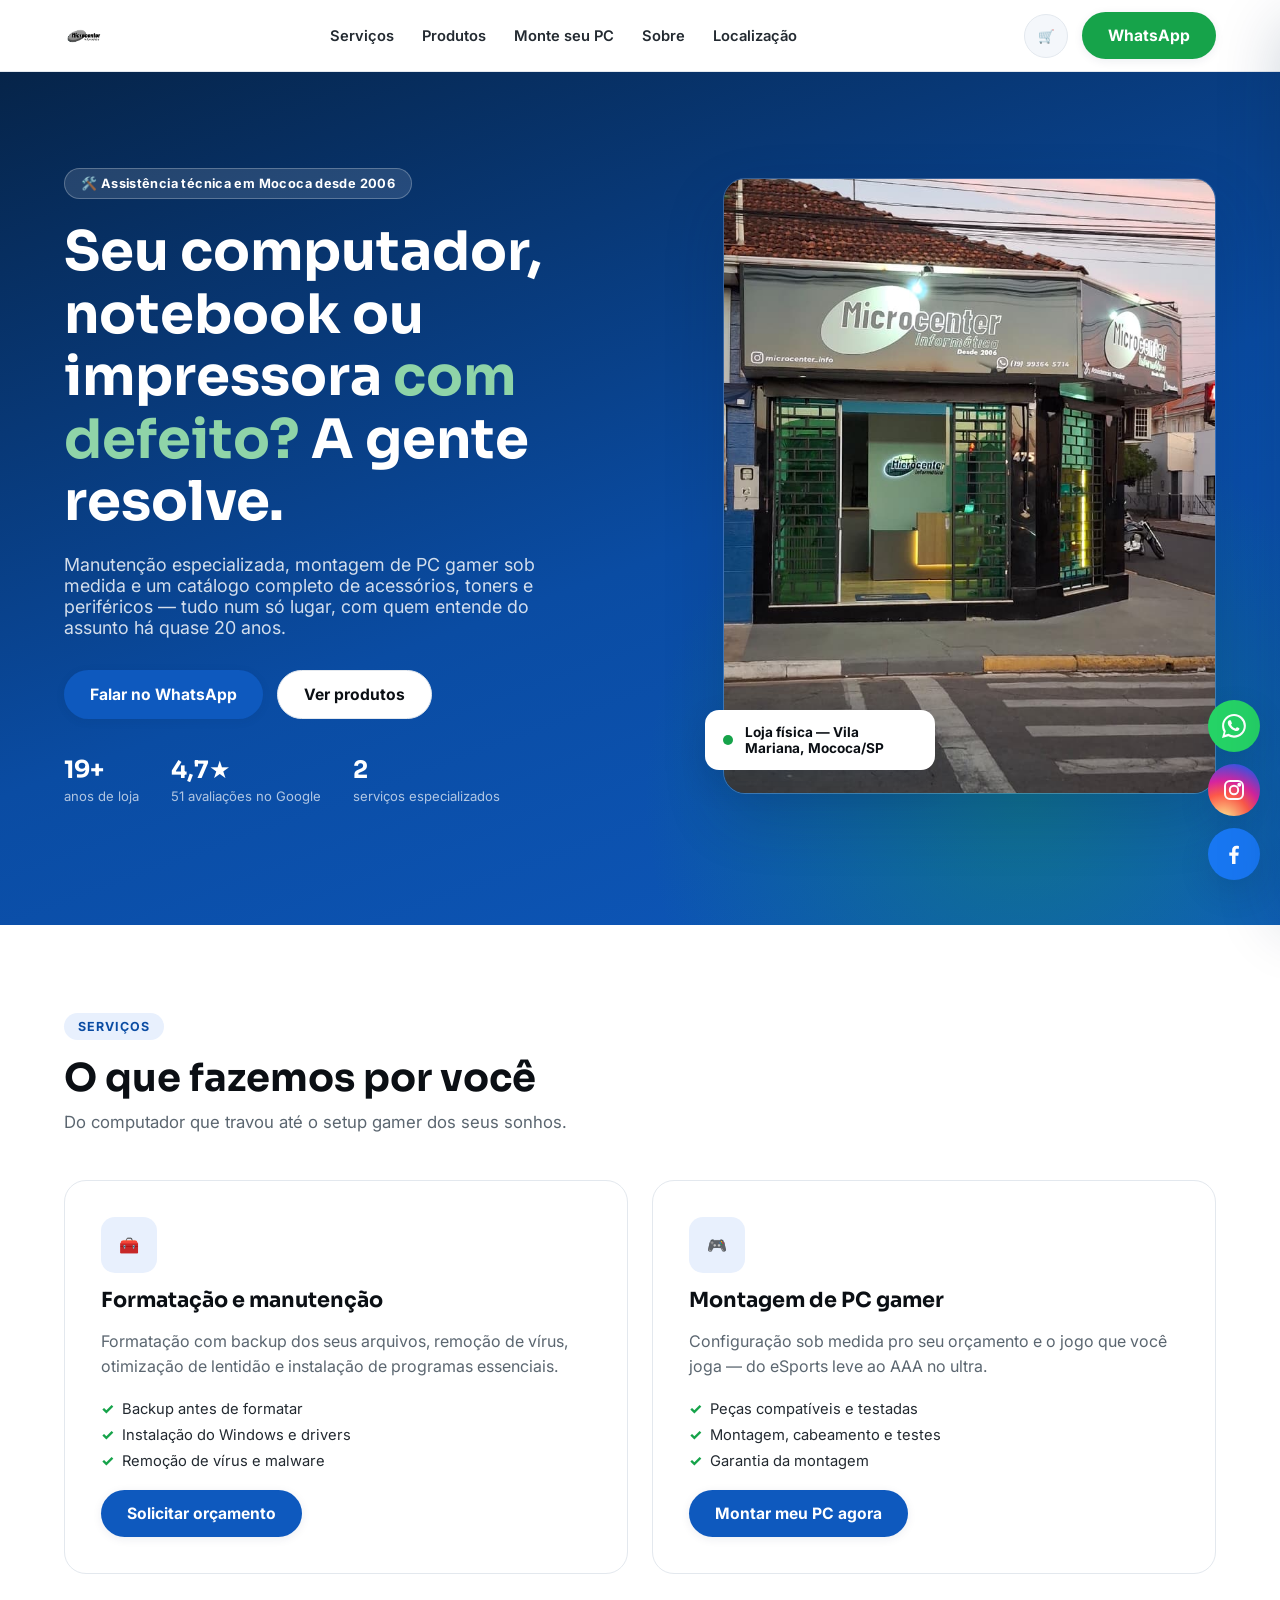
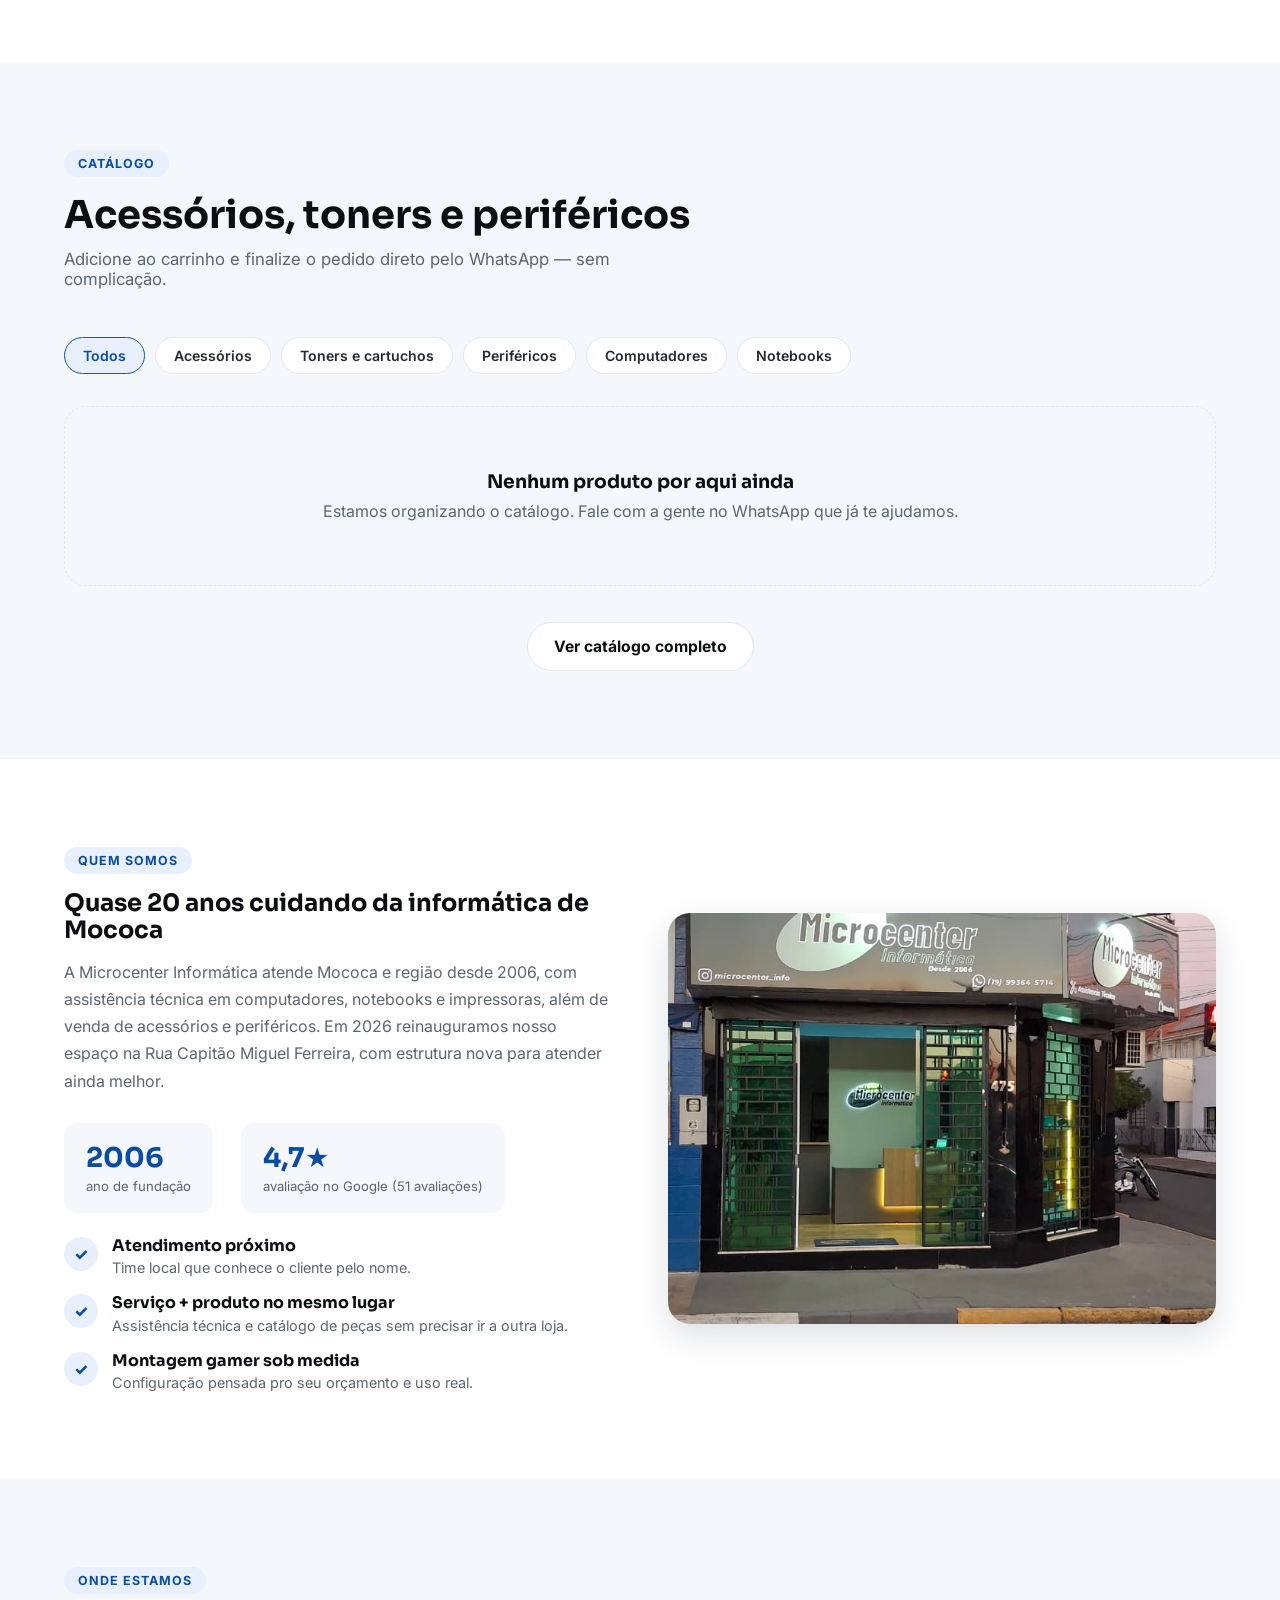
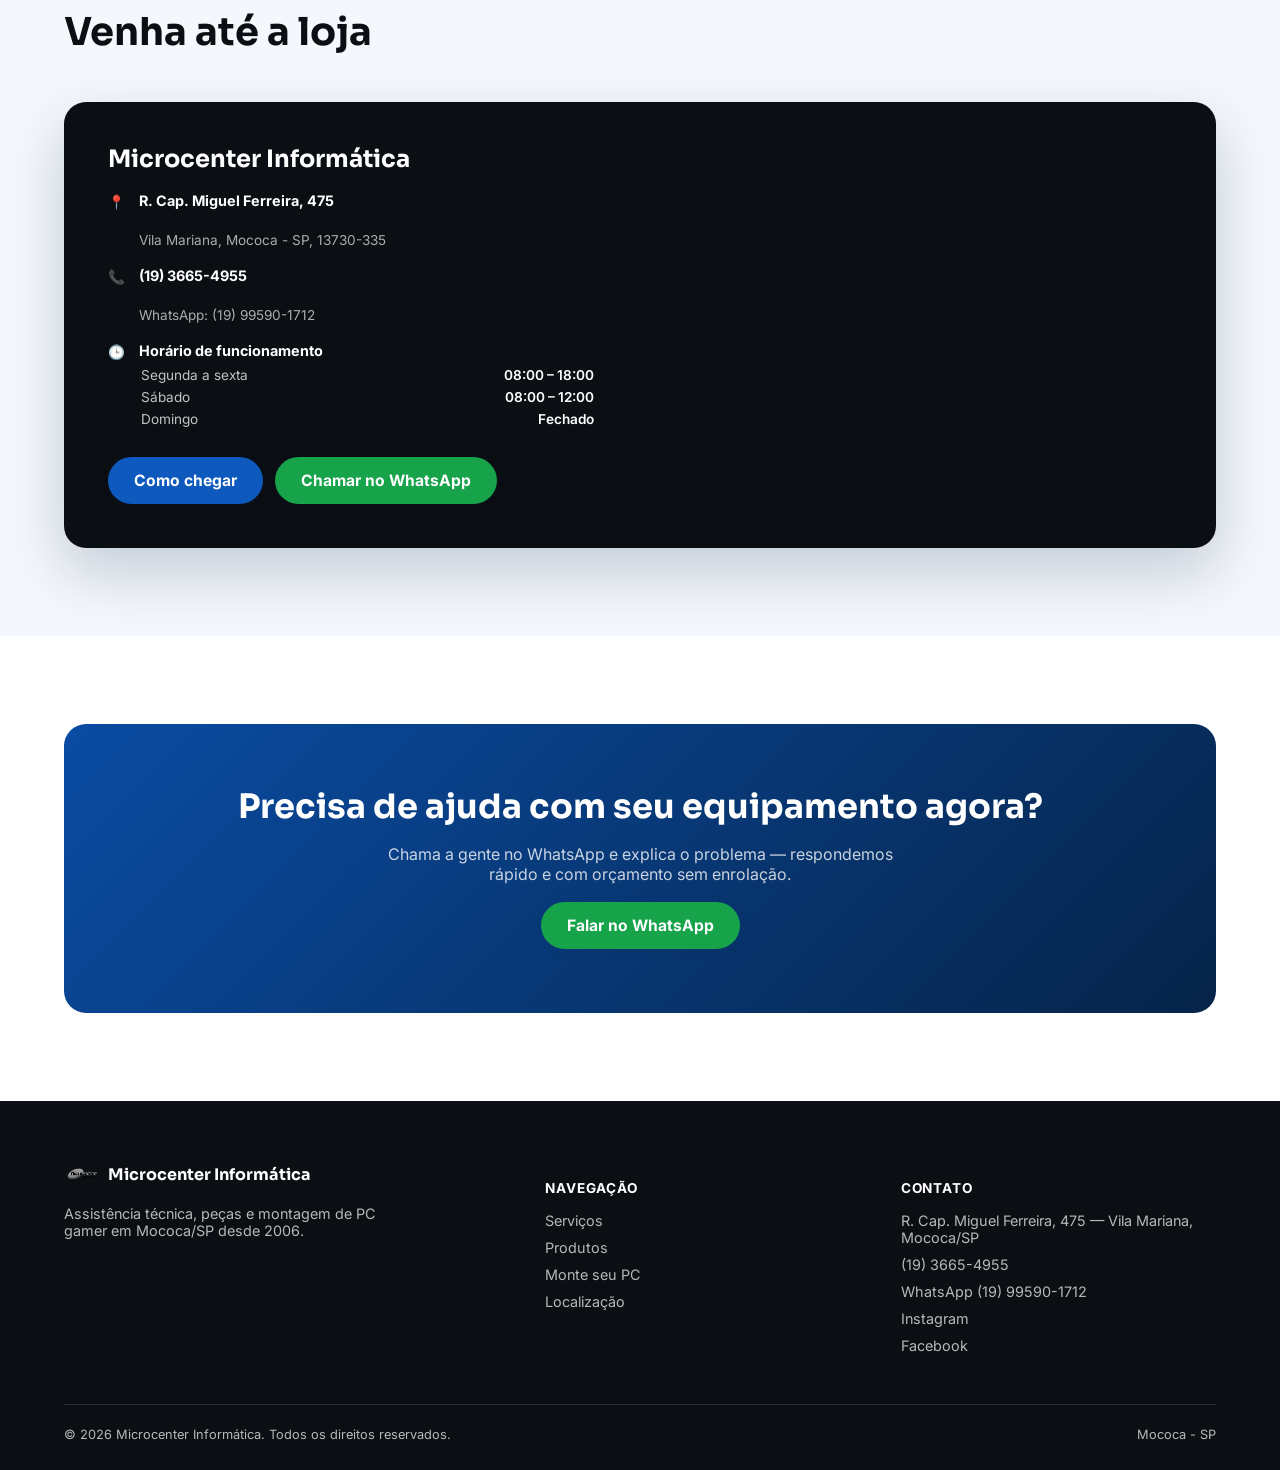
==== index.html @ 3318ce85 "Site inicial Microcenter Informatica: catalogo, carrinho WhatsApp, assistente Monte seu PC e painel " ====
<!DOCTYPE html>
<html lang="pt-BR">
<head>
<meta charset="UTF-8">
<meta name="viewport" content="width=device-width, initial-scale=1.0">
<title>Microcenter Informática | Mococa SP — Assistência técnica, peças e montagem de PC gamer</title>
<meta name="description" content="Assistência técnica em computadores, notebooks e impressoras, montagem de PC gamer e catálogo de acessórios, toners e periféricos em Mococa/SP. Desde 2006.">
<link rel="icon" href="images/logo-transparente.png">
<link rel="preconnect" href="https://fonts.googleapis.com">
<link rel="preconnect" href="https://fonts.gstatic.com" crossorigin>
<link href="https://fonts.googleapis.com/css2?family=Sora:wght@600;700;800&family=Inter:wght@400;500;600;700;800&display=swap" rel="stylesheet">
<link rel="stylesheet" href="css/style.css">
</head>
<body>

<header class="topbar">
  <div class="topbar-inner">
    <a href="index.html" class="brand"><img src="images/logo-transparente.png" alt="Microcenter Informática"></a>
    <nav class="nav-links">
      <a href="#servicos">Serviços</a>
      <a href="#produtos">Produtos</a>
      <a href="monte-seu-pc.html">Monte seu PC</a>
      <a href="#sobre">Sobre</a>
      <a href="#localizacao">Localização</a>
    </nav>
    <div class="nav-actions">
      <button class="cart-btn" aria-label="Carrinho">
        🛒<span class="cart-count">0</span>
      </button>
      <a class="btn btn-accent" href="https://wa.me/5519995901712" target="_blank" rel="noopener">WhatsApp</a>
      <button class="nav-toggle" aria-label="Menu"><span></span></button>
    </div>
  </div>
</header>

<section class="hero">
  <div class="container hero-inner">
    <div>
      <span class="hero-badge">🛠️ Assistência técnica em Mococa desde 2006</span>
      <h1>Seu computador, notebook ou impressora <em>com defeito?</em> A gente resolve.</h1>
      <p>Manutenção especializada, montagem de PC gamer sob medida e um catálogo completo de acessórios, toners e periféricos — tudo num só lugar, com quem entende do assunto há quase 20 anos.</p>
      <div class="hero-ctas">
        <a class="btn btn-primary" href="https://wa.me/5519995901712" target="_blank" rel="noopener">Falar no WhatsApp</a>
        <a class="btn btn-ghost" href="#produtos">Ver produtos</a>
      </div>
      <div class="hero-stats">
        <div class="hero-stat"><b>19+</b><span>anos de loja</span></div>
        <div class="hero-stat"><b>4,7★</b><span>51 avaliações no Google</span></div>
        <div class="hero-stat"><b>2</b><span>serviços especializados</span></div>
      </div>
    </div>
    <div class="hero-media">
      <div class="frame"><img src="images/fachada.jpg" alt="Fachada da loja Microcenter Informática em Mococa"></div>
      <div class="pill"><span class="dot"></span>Loja física — Vila Mariana, Mococa/SP</div>
    </div>
  </div>
</section>

<section class="section" id="servicos">
  <div class="container">
    <div class="section-head reveal">
      <span class="eyebrow">Serviços</span>
      <h2>O que fazemos por você</h2>
      <p>Do computador que travou até o setup gamer dos seus sonhos.</p>
    </div>
    <div class="services-grid">
      <article class="service-card reveal">
        <div class="service-icon">🧰</div>
        <h3>Formatação e manutenção</h3>
        <p>Formatação com backup dos seus arquivos, remoção de vírus, otimização de lentidão e instalação de programas essenciais.</p>
        <ul class="service-list">
          <li>Backup antes de formatar</li>
          <li>Instalação do Windows e drivers</li>
          <li>Remoção de vírus e malware</li>
        </ul>
        <a class="btn btn-primary" target="_blank" rel="noopener" href="https://wa.me/5519995901712?text=Ol%C3%A1!%20Gostaria%20de%20um%20or%C3%A7amento%20para%20formata%C3%A7%C3%A3o%2Fmanuten%C3%A7%C3%A3o.">Solicitar orçamento</a>
      </article>
      <article class="service-card reveal">
        <div class="service-icon">🎮</div>
        <h3>Montagem de PC gamer</h3>
        <p>Configuração sob medida pro seu orçamento e o jogo que você joga — do eSports leve ao AAA no ultra.</p>
        <ul class="service-list">
          <li>Peças compatíveis e testadas</li>
          <li>Montagem, cabeamento e testes</li>
          <li>Garantia da montagem</li>
        </ul>
        <a class="btn btn-primary" href="monte-seu-pc.html">Montar meu PC agora</a>
      </article>
    </div>
  </div>
</section>

<section class="section section-alt" id="produtos">
  <div class="container">
    <div class="section-head reveal">
      <span class="eyebrow">Catálogo</span>
      <h2>Acessórios, toners e periféricos</h2>
      <p>Adicione ao carrinho e finalize o pedido direto pelo WhatsApp — sem complicação.</p>
    </div>
    <div class="catalog-toolbar reveal">
      <button class="chip active" data-cat="todos">Todos</button>
      <button class="chip" data-cat="acessorios">Acessórios</button>
      <button class="chip" data-cat="toners">Toners e cartuchos</button>
      <button class="chip" data-cat="perifericos">Periféricos</button>
      <button class="chip" data-cat="computadores">Computadores</button>
      <button class="chip" data-cat="notebooks">Notebooks</button>
    </div>
    <div class="product-grid reveal"></div>
    <div style="text-align:center;margin-top:36px" class="reveal">
      <a class="btn btn-ghost" href="produtos.html">Ver catálogo completo</a>
    </div>
  </div>
</section>

<section class="section" id="sobre">
  <div class="container about-grid">
    <div class="reveal">
      <span class="eyebrow">Quem somos</span>
      <h2>Quase 20 anos cuidando da informática de Mococa</h2>
      <p style="color:var(--ink-500);margin-top:14px;line-height:1.7">A Microcenter Informática atende Mococa e região desde 2006, com assistência técnica em computadores, notebooks e impressoras, além de venda de acessórios e periféricos. Em 2026 reinauguramos nosso espaço na Rua Capitão Miguel Ferreira, com estrutura nova para atender ainda melhor.</p>
      <div class="stat-row">
        <div class="stat-box"><b>2006</b><span>ano de fundação</span></div>
        <div class="stat-box"><b>4,7★</b><span>avaliação no Google (51 avaliações)</span></div>
      </div>
      <div class="diff-list">
        <div class="diff-item"><span class="dot">✓</span><div><h4>Atendimento próximo</h4><p>Time local que conhece o cliente pelo nome.</p></div></div>
        <div class="diff-item"><span class="dot">✓</span><div><h4>Serviço + produto no mesmo lugar</h4><p>Assistência técnica e catálogo de peças sem precisar ir a outra loja.</p></div></div>
        <div class="diff-item"><span class="dot">✓</span><div><h4>Montagem gamer sob medida</h4><p>Configuração pensada pro seu orçamento e uso real.</p></div></div>
      </div>
    </div>
    <div class="about-media reveal"><img src="images/fachada.jpg" alt="Loja Microcenter Informática"></div>
  </div>
</section>

<section class="section section-alt" id="localizacao">
  <div class="container">
    <div class="section-head reveal">
      <span class="eyebrow">Onde estamos</span>
      <h2>Venha até a loja</h2>
    </div>
    <div class="location-card reveal">
      <div class="location-info">
        <h3>Microcenter Informática</h3>
        <div class="location-row">
          <span class="ic">📍</span>
          <div><b>R. Cap. Miguel Ferreira, 475</b><br><span>Vila Mariana, Mococa - SP, 13730-335</span></div>
        </div>
        <div class="location-row">
          <span class="ic">📞</span>
          <div><b>(19) 3665-4955</b><br><span>WhatsApp: (19) 99590-1712</span></div>
        </div>
        <div class="location-row">
          <span class="ic">🕒</span>
          <div style="width:100%">
            <b>Horário de funcionamento</b>
            <table class="hours-table">
              <tr><td>Segunda a sexta</td><td>08:00 – 18:00</td></tr>
              <tr><td>Sábado</td><td>08:00 – 12:00</td></tr>
              <tr><td>Domingo</td><td>Fechado</td></tr>
            </table>
          </div>
        </div>
        <div class="location-ctas">
          <a class="btn btn-primary" target="_blank" rel="noopener" href="https://www.google.com/maps/dir/?api=1&destination=R.+Cap.+Miguel+Ferreira,+475+-+Vila+Mariana,+Mococa+-+SP,+13730-335">Como chegar</a>
          <a class="btn btn-accent" target="_blank" rel="noopener" href="https://wa.me/5519995901712">Chamar no WhatsApp</a>
        </div>
      </div>
      <div class="location-map">
        <iframe src="https://www.google.com/maps?q=R.+Cap.+Miguel+Ferreira,+475+-+Vila+Mariana,+Mococa+-+SP,+13730-335&output=embed" loading="lazy" referrerpolicy="no-referrer-when-downgrade" title="Mapa Microcenter Informática"></iframe>
      </div>
    </div>
  </div>
</section>

<section class="section">
  <div class="container">
    <div class="cta-final reveal">
      <h2>Precisa de ajuda com seu equipamento agora?</h2>
      <p>Chama a gente no WhatsApp e explica o problema — respondemos rápido e com orçamento sem enrolação.</p>
      <a class="btn btn-accent" target="_blank" rel="noopener" href="https://wa.me/5519995901712">Falar no WhatsApp</a>
    </div>
  </div>
</section>

<footer>
  <div class="container">
    <div class="footer-grid">
      <div>
        <div class="footer-brand"><img src="images/logo-transparente.png" alt=""><span>Microcenter Informática</span></div>
        <p style="font-size:.9rem;max-width:320px">Assistência técnica, peças e montagem de PC gamer em Mococa/SP desde 2006.</p>
      </div>
      <div>
        <h5>Navegação</h5>
        <ul>
          <li><a href="#servicos">Serviços</a></li>
          <li><a href="#produtos">Produtos</a></li>
          <li><a href="monte-seu-pc.html">Monte seu PC</a></li>
          <li><a href="#localizacao">Localização</a></li>
        </ul>
      </div>
      <div>
        <h5>Contato</h5>
        <ul>
          <li>R. Cap. Miguel Ferreira, 475 — Vila Mariana, Mococa/SP</li>
          <li>(19) 3665-4955</li>
          <li><a href="https://wa.me/5519995901712" target="_blank" rel="noopener">WhatsApp (19) 99590-1712</a></li>
          <li><a href="https://www.instagram.com/microcenter_info/" target="_blank" rel="noopener">Instagram</a></li>
          <li><a href="https://www.facebook.com/microcentermococa" target="_blank" rel="noopener">Facebook</a></li>
        </ul>
      </div>
    </div>
    <div class="footer-bottom">
      <span>© <span id="year"></span> Microcenter Informática. Todos os direitos reservados.</span>
      <span>Mococa - SP</span>
    </div>
  </div>
</footer>

<div class="float-stack">
  <a class="float-btn whatsapp" href="https://wa.me/5519995901712" target="_blank" rel="noopener" aria-label="WhatsApp">
    <svg viewBox="0 0 24 24" fill="currentColor"><path d="M20.5 3.5A11.8 11.8 0 0 0 12 0C5.4 0 .1 5.3.1 11.9c0 2.1.5 4.1 1.6 5.9L0 24l6.4-1.7a11.9 11.9 0 0 0 5.6 1.4c6.6 0 11.9-5.3 11.9-11.9 0-3.2-1.2-6.1-3.4-8.3zM12 21.4c-1.8 0-3.5-.5-5-1.4l-.4-.2-3.8 1 1-3.7-.2-.4a9.4 9.4 0 0 1-1.5-5.1C2.1 6.6 6.6 2.1 12 2.1c2.6 0 5.1 1 6.9 2.9a9.7 9.7 0 0 1 2.9 6.9c0 5.4-4.5 9.5-9.8 9.5zm5.4-7.2c-.3-.1-1.7-.9-2-1-.3-.1-.5-.1-.7.1-.2.3-.8 1-.9 1.1-.2.2-.3.2-.6.1-.3-.1-1.2-.5-2.4-1.5-.9-.8-1.5-1.8-1.6-2.1-.2-.3 0-.5.1-.6l.4-.5.2-.4c.1-.1.1-.3 0-.4-.1-.1-.7-1.7-1-2.3-.2-.6-.5-.5-.7-.5h-.6c-.2 0-.5.1-.8.4-.3.3-1 1-1 2.4s1 2.8 1.2 3c.1.2 2 3.1 4.9 4.3.7.3 1.2.5 1.6.6.7.2 1.3.2 1.8.1.5-.1 1.7-.7 1.9-1.4.2-.7.2-1.2.2-1.4-.1-.1-.3-.2-.6-.3z"/></svg>
  </a>
  <a class="float-btn instagram" href="https://www.instagram.com/microcenter_info/" target="_blank" rel="noopener" aria-label="Instagram">
    <svg viewBox="0 0 24 24" fill="none" stroke="currentColor" stroke-width="2"><rect x="3" y="3" width="18" height="18" rx="5"/><circle cx="12" cy="12" r="4.2"/><circle cx="17.3" cy="6.7" r="1"/></svg>
  </a>
  <a class="float-btn facebook" href="https://www.facebook.com/microcentermococa" target="_blank" rel="noopener" aria-label="Facebook">
    <svg viewBox="0 0 24 24" fill="currentColor"><path d="M13.5 22v-8.3h2.8l.4-3.2h-3.2V8.4c0-.9.3-1.6 1.7-1.6h1.7V3.9C16.6 3.8 15.6 3.7 14.4 3.7c-2.6 0-4.3 1.6-4.3 4.4v2.4H7.3v3.2H10V22h3.5z"/></svg>
  </a>
</div>

<script>document.getElementById('year').textContent = new Date().getFullYear();</script>
<script src="js/main.js"></script>
<script src="js/carrinho.js"></script>
<script src="js/produtos.js"></script>
</body>
</html>
---- css/style.css ----
/* Microcenter Informática — design tokens derivados da marca real (logo + fachada) */
:root{
  --blue-900:#062449;
  --blue-800:#073B82;
  --blue-700:#0A4CA3;
  --blue-600:#0E59BE;
  --blue-500:#1E6FDB;
  --blue-100:#E8F0FD;
  --green-600:#16A34A;
  --green-700:#0F7A38;
  --ink-900:#0B0F14;
  --ink-700:#232A31;
  --ink-500:#5B6670;
  --ink-300:#9AA5AF;
  --line:#E3E8EE;
  --surface:#FFFFFF;
  --surface-alt:#F4F7FB;
  --danger:#D6432B;
  --radius-s:8px;
  --radius-m:14px;
  --radius-l:22px;
  --shadow-s:0 2px 10px rgba(6,36,73,.08);
  --shadow-m:0 12px 32px rgba(6,36,73,.14);
  --shadow-l:0 24px 60px rgba(6,36,73,.20);
  --maxw:1200px;
  --font-head:'Sora',system-ui,sans-serif;
  --font-body:'Inter',system-ui,sans-serif;
}

*,*::before,*::after{box-sizing:border-box}
html{scroll-behavior:smooth}
body{
  margin:0;
  font-family:var(--font-body);
  color:var(--ink-700);
  background:var(--surface);
  -webkit-font-smoothing:antialiased;
  overflow-x:hidden;
}
img{max-width:100%;display:block}
a{color:inherit;text-decoration:none}
ul{list-style:none;margin:0;padding:0}
button{font-family:inherit;cursor:pointer;border:none;background:none}
h1,h2,h3,h4{font-family:var(--font-head);margin:0;color:var(--ink-900);line-height:1.15}
p{margin:0}
.container{max-width:var(--maxw);margin:0 auto;padding:0 24px}
.section{padding:88px 0}
.section-alt{background:var(--surface-alt)}
@media (max-width:720px){.section{padding:56px 0}}

.eyebrow{
  display:inline-flex;align-items:center;gap:8px;
  font-size:.78rem;font-weight:700;letter-spacing:.08em;text-transform:uppercase;
  color:var(--blue-700);background:var(--blue-100);
  padding:6px 14px;border-radius:100px;margin-bottom:16px;
}
.section-head{max-width:640px;margin:0 0 48px}
.section-head h2{font-size:clamp(1.6rem,3.2vw,2.4rem);margin-bottom:12px}
.section-head p{color:var(--ink-500);font-size:1.05rem}

.btn{
  display:inline-flex;align-items:center;justify-content:center;gap:10px;
  padding:14px 26px;border-radius:100px;font-weight:700;font-size:.98rem;
  transition:transform .18s ease,box-shadow .18s ease,background .18s ease;
  white-space:nowrap;
}
.btn-primary{background:var(--blue-600);color:#fff;box-shadow:var(--shadow-s)}
.btn-primary:hover{background:var(--blue-700);transform:translateY(-2px);box-shadow:var(--shadow-m)}
.btn-accent{background:var(--green-600);color:#fff;box-shadow:var(--shadow-s)}
.btn-accent:hover{background:var(--green-700);transform:translateY(-2px);box-shadow:var(--shadow-m)}
.btn-ghost{background:#fff;color:var(--ink-900);border:1.5px solid var(--line)}
.btn-ghost:hover{border-color:var(--blue-600);color:var(--blue-700)}
.btn-block{width:100%}
.btn[disabled]{opacity:.5;cursor:not-allowed;transform:none!important}

/* ---------- Topbar ---------- */
.topbar{
  position:sticky;top:0;z-index:60;
  background:rgba(255,255,255,.92);backdrop-filter:blur(10px);
  border-bottom:1px solid var(--line);
}
.topbar-inner{
  max-width:var(--maxw);margin:0 auto;padding:12px 24px;
  display:flex;align-items:center;justify-content:space-between;gap:24px;
}
.brand{display:flex;align-items:center;gap:10px;font-family:var(--font-head);font-weight:700;font-size:1.05rem;color:var(--ink-900)}
.brand img{height:38px;width:auto}
.nav-links{display:flex;align-items:center;gap:28px}
.nav-links a{font-size:.92rem;font-weight:600;color:var(--ink-700)}
.nav-links a:hover{color:var(--blue-700)}
.nav-actions{display:flex;align-items:center;gap:14px}
.cart-btn{
  position:relative;display:flex;align-items:center;justify-content:center;
  width:44px;height:44px;border-radius:100px;background:var(--surface-alt);
  border:1px solid var(--line);
}
.cart-btn:hover{border-color:var(--blue-600)}
.cart-count{
  position:absolute;top:-6px;right:-6px;background:var(--green-600);color:#fff;
  font-size:.68rem;font-weight:800;min-width:19px;height:19px;border-radius:100px;
  display:flex;align-items:center;justify-content:center;padding:0 4px;
  box-shadow:0 0 0 2px #fff;
}
.nav-toggle{display:none;width:40px;height:40px;align-items:center;justify-content:center}
.nav-toggle span,.nav-toggle span::before,.nav-toggle span::after{
  content:'';display:block;width:20px;height:2px;background:var(--ink-900);position:relative;transition:.2s;
}
.nav-toggle span::before{position:absolute;top:-6px}
.nav-toggle span::after{position:absolute;top:6px}

@media (max-width:880px){
  .nav-links{
    position:fixed;inset:64px 0 auto 0;background:#fff;flex-direction:column;
    align-items:flex-start;padding:20px 24px 28px;gap:4px;border-bottom:1px solid var(--line);
    transform:translateY(-120%);opacity:0;pointer-events:none;transition:.25s ease;box-shadow:var(--shadow-m);
  }
  .nav-links.open{transform:translateY(0);opacity:1;pointer-events:auto}
  .nav-links a{padding:12px 0;width:100%;border-bottom:1px solid var(--surface-alt)}
  .nav-toggle{display:flex}
}

/* ---------- Hero ---------- */
.hero{
  position:relative;overflow:hidden;
  background:linear-gradient(160deg,var(--blue-900) 0%,var(--blue-700) 55%,var(--blue-600) 100%);
  color:#fff;padding:96px 0 120px;
}
.hero::after{
  content:'';position:absolute;inset:auto -10% -30% auto;width:60%;padding-top:60%;
  background:radial-gradient(circle,rgba(22,163,74,.35),transparent 70%);
  border-radius:50%;pointer-events:none;
}
.hero-inner{
  position:relative;z-index:2;display:grid;grid-template-columns:1.1fr .9fr;gap:56px;align-items:center;
  transition:opacity .25s ease,transform .25s ease;will-change:opacity,transform;
}
.hero-badge{
  display:inline-flex;align-items:center;gap:8px;background:rgba(255,255,255,.12);
  border:1px solid rgba(255,255,255,.25);padding:7px 16px;border-radius:100px;
  font-size:.8rem;font-weight:700;letter-spacing:.03em;margin-bottom:22px;
}
.hero h1{font-size:clamp(2.1rem,4.4vw,3.4rem);color:#fff;margin-bottom:20px}
.hero h1 em{color:#8FD4A8;font-style:normal}
.hero p{font-size:1.12rem;color:rgba(255,255,255,.82);max-width:520px;margin-bottom:32px}
.hero-ctas{display:flex;gap:14px;flex-wrap:wrap;margin-bottom:36px}
.hero-stats{display:flex;gap:32px;flex-wrap:wrap}
.hero-stat b{display:block;font-family:var(--font-head);font-size:1.5rem;color:#fff}
.hero-stat span{font-size:.82rem;color:rgba(255,255,255,.68)}
.hero-media{position:relative}
.hero-media .frame{
  border-radius:var(--radius-l);overflow:hidden;box-shadow:var(--shadow-l);
  border:1px solid rgba(255,255,255,.2);
}
.hero-media img{width:100%;height:100%;object-fit:cover;aspect-ratio:4/5}
.hero-media .pill{
  position:absolute;left:-18px;bottom:24px;background:#fff;color:var(--ink-900);
  padding:14px 18px;border-radius:var(--radius-m);box-shadow:var(--shadow-m);
  display:flex;align-items:center;gap:12px;font-size:.85rem;font-weight:700;max-width:230px;
}
.hero-media .pill .dot{width:10px;height:10px;border-radius:50%;background:var(--green-600);flex:none}
@media (max-width:940px){
  .hero-inner{grid-template-columns:1fr}
  .hero-media{order:-1}
  .hero-media .pill{left:12px}
}

/* ---------- Reveal ---------- */
.reveal{opacity:0;transform:translateY(26px);transition:opacity .6s ease,transform .6s ease}
.reveal.is-visible{opacity:1;transform:none}

/* ---------- Services ---------- */
.services-grid{display:grid;grid-template-columns:repeat(2,1fr);gap:24px}
@media (max-width:720px){.services-grid{grid-template-columns:1fr}}
.service-card{
  background:var(--surface);border:1px solid var(--line);border-radius:var(--radius-l);
  padding:36px;display:flex;flex-direction:column;gap:16px;transition:.25s;
}
.service-card:hover{box-shadow:var(--shadow-m);transform:translateY(-4px);border-color:transparent}
.service-icon{
  width:56px;height:56px;border-radius:var(--radius-m);background:var(--blue-100);
  display:flex;align-items:center;justify-content:center;color:var(--blue-700);
}
.service-card h3{font-size:1.3rem}
.service-card p{color:var(--ink-500);line-height:1.6}
.service-list{display:flex;flex-direction:column;gap:8px;margin:4px 0}
.service-list li{font-size:.92rem;color:var(--ink-700);display:flex;gap:8px;align-items:flex-start}
.service-list li::before{content:'✓';color:var(--green-600);font-weight:800}
.service-card .btn{align-self:flex-start;margin-top:auto}

/* ---------- Products / catalog ---------- */
.catalog-toolbar{display:flex;flex-wrap:wrap;gap:10px;margin-bottom:32px}
.chip{
  padding:9px 18px;border-radius:100px;border:1px solid var(--line);background:#fff;
  font-size:.88rem;font-weight:600;color:var(--ink-700);transition:.15s;
}
.chip.active,.chip:hover{border-color:var(--blue-600);color:var(--blue-700);background:var(--blue-100)}
.product-grid{display:grid;grid-template-columns:repeat(4,1fr);gap:20px}
@media (max-width:1080px){.product-grid{grid-template-columns:repeat(3,1fr)}}
@media (max-width:760px){.product-grid{grid-template-columns:repeat(2,1fr)}}
@media (max-width:480px){.product-grid{grid-template-columns:1fr 1fr;gap:12px}}

.product-card{
  background:#fff;border:1px solid var(--line);border-radius:var(--radius-m);overflow:hidden;
  display:flex;flex-direction:column;transition:.2s;position:relative;
}
.product-card:hover{box-shadow:var(--shadow-m);transform:translateY(-3px)}
.product-media{aspect-ratio:1/1;background:var(--surface-alt);position:relative;overflow:hidden}
.product-media img{width:100%;height:100%;object-fit:cover}
.product-badge{
  position:absolute;top:10px;left:10px;background:var(--green-600);color:#fff;
  font-size:.7rem;font-weight:800;padding:5px 10px;border-radius:100px;letter-spacing:.02em;
}
.product-body{padding:16px;display:flex;flex-direction:column;gap:8px;flex:1}
.product-cat{font-size:.7rem;font-weight:700;color:var(--ink-300);text-transform:uppercase;letter-spacing:.05em}
.product-name{font-size:.96rem;font-weight:700;color:var(--ink-900);line-height:1.3;min-height:2.5em}
.product-price{margin-top:auto;display:flex;align-items:baseline;gap:8px;flex-wrap:wrap}
.price-old{font-size:.82rem;color:var(--ink-300);text-decoration:line-through}
.price-now{font-size:1.15rem;font-weight:800;color:var(--ink-900)}
.price-now.promo{color:var(--danger)}
.price-consult{font-size:.88rem;font-weight:700;color:var(--blue-700)}
.product-add{margin-top:10px}
.empty-state{
  text-align:center;padding:64px 24px;color:var(--ink-500);border:1.5px dashed var(--line);
  border-radius:var(--radius-l);
}
.empty-state h3{margin-bottom:8px;color:var(--ink-900)}

/* ---------- About / diferenciais ---------- */
.about-grid{display:grid;grid-template-columns:1fr 1fr;gap:56px;align-items:center}
@media (max-width:860px){.about-grid{grid-template-columns:1fr}}
.about-media{border-radius:var(--radius-l);overflow:hidden;box-shadow:var(--shadow-m)}
.about-media img{aspect-ratio:4/3;object-fit:cover;width:100%}
.stat-row{display:flex;gap:28px;margin-top:28px;flex-wrap:wrap}
.stat-box{background:var(--surface-alt);border-radius:var(--radius-m);padding:18px 22px;min-width:140px}
.stat-box b{display:block;font-family:var(--font-head);font-size:1.7rem;color:var(--blue-700)}
.stat-box span{font-size:.82rem;color:var(--ink-500)}
.diff-list{display:flex;flex-direction:column;gap:18px;margin-top:24px}
.diff-item{display:flex;gap:14px;align-items:flex-start}
.diff-item .dot{
  width:34px;height:34px;border-radius:50%;background:var(--blue-100);color:var(--blue-700);
  display:flex;align-items:center;justify-content:center;flex:none;font-weight:800;
}
.diff-item h4{font-size:1rem;margin-bottom:4px}
.diff-item p{font-size:.9rem;color:var(--ink-500)}

/* ---------- Location ---------- */
.location-card{
  display:grid;grid-template-columns:1fr 1fr;background:var(--ink-900);color:#fff;
  border-radius:var(--radius-l);overflow:hidden;box-shadow:var(--shadow-l);
}
@media (max-width:860px){.location-card{grid-template-columns:1fr}}
.location-info{padding:44px}
.location-info h3{color:#fff;font-size:1.5rem;margin-bottom:18px}
.location-row{display:flex;gap:14px;margin-bottom:18px;align-items:flex-start}
.location-row .ic{color:var(--green-600);flex:none;margin-top:2px}
.location-row b{display:block;font-size:.9rem;color:#fff}
.location-row span{font-size:.85rem;color:rgba(255,255,255,.65)}
.hours-table{width:100%;font-size:.85rem;margin-top:4px}
.hours-table tr td{padding:2px 0;color:rgba(255,255,255,.75)}
.hours-table tr td:last-child{text-align:right;color:#fff;font-weight:600}
.location-map{min-height:320px}
.location-map iframe{width:100%;height:100%;border:0;display:block;min-height:320px}
.location-ctas{display:flex;gap:12px;margin-top:26px;flex-wrap:wrap}

/* ---------- CTA final ---------- */
.cta-final{
  background:linear-gradient(135deg,var(--blue-700),var(--blue-900));color:#fff;
  border-radius:var(--radius-l);padding:64px 48px;text-align:center;
  display:flex;flex-direction:column;align-items:center;gap:18px;
}
.cta-final h2{color:#fff;font-size:clamp(1.5rem,3vw,2.1rem)}
.cta-final p{color:rgba(255,255,255,.78);max-width:520px}

/* ---------- Footer ---------- */
footer{background:var(--ink-900);color:rgba(255,255,255,.7);padding:56px 0 28px}
.footer-grid{display:grid;grid-template-columns:1.4fr 1fr 1fr;gap:40px;margin-bottom:40px}
@media (max-width:720px){.footer-grid{grid-template-columns:1fr;gap:28px}}
.footer-brand{display:flex;align-items:center;gap:10px;margin-bottom:14px}
.footer-brand img{height:34px}
.footer-brand span{font-family:var(--font-head);font-weight:700;color:#fff}
footer h5{color:#fff;font-size:.85rem;text-transform:uppercase;letter-spacing:.06em;margin-bottom:16px}
footer ul li{margin-bottom:10px;font-size:.9rem}
footer a:hover{color:#fff}
.footer-bottom{border-top:1px solid rgba(255,255,255,.12);padding-top:22px;font-size:.8rem;display:flex;justify-content:space-between;flex-wrap:wrap;gap:10px}

/* ---------- Floating buttons ---------- */
.float-stack{
  position:fixed;right:20px;bottom:20px;z-index:70;
  display:flex;flex-direction:column;gap:12px;align-items:flex-end;
}
.float-btn{
  width:52px;height:52px;border-radius:50%;display:flex;align-items:center;justify-content:center;
  color:#fff;box-shadow:var(--shadow-m);transition:transform .18s ease,box-shadow .18s ease;
}
.float-btn:hover{transform:scale(1.08) translateY(-2px);box-shadow:var(--shadow-l)}
.float-btn.whatsapp{background:#25D366}
.float-btn.instagram{background:radial-gradient(circle at 30% 110%,#fdf497,#fd5949 40%,#d6249f 60%,#285AEB 90%)}
.float-btn.facebook{background:#1877F2}
.float-btn svg{width:24px;height:24px}
@media (max-width:480px){
  .float-stack{right:14px;bottom:14px;gap:10px}
  .float-btn{width:44px;height:44px}
  .float-btn svg{width:20px;height:20px}
  .hero-badge,.hero h1,.hero p,.hero-ctas,.hero-stats{padding-right:56px}
}

/* ---------- Cart drawer ---------- */
.cart-overlay{
  position:fixed;inset:0;background:rgba(6,15,20,.5);z-index:80;
  opacity:0;pointer-events:none;transition:opacity .25s ease;
}
.cart-overlay.open{opacity:1;pointer-events:auto}
.cart-drawer{
  position:fixed;top:0;right:0;bottom:0;width:min(420px,92vw);background:#fff;z-index:81;
  display:flex;flex-direction:column;transform:translateX(100%);transition:transform .3s ease;
  box-shadow:var(--shadow-l);
}
.cart-drawer.open{transform:translateX(0)}
.cart-head{display:flex;align-items:center;justify-content:space-between;padding:20px 22px;border-bottom:1px solid var(--line)}
.cart-head h3{font-size:1.15rem}
.cart-close{width:36px;height:36px;border-radius:50%;background:var(--surface-alt);display:flex;align-items:center;justify-content:center}
.cart-items{flex:1;overflow-y:auto;padding:16px 22px;display:flex;flex-direction:column;gap:14px}
.cart-item{display:flex;gap:12px;border-bottom:1px solid var(--surface-alt);padding-bottom:14px}
.cart-item img{width:64px;height:64px;border-radius:var(--radius-s);object-fit:cover;background:var(--surface-alt);flex:none}
.cart-item-info{flex:1;display:flex;flex-direction:column;gap:6px}
.cart-item-info b{font-size:.88rem;line-height:1.3}
.qty-control{display:flex;align-items:center;gap:10px}
.qty-control button{
  width:26px;height:26px;border-radius:6px;border:1px solid var(--line);
  display:flex;align-items:center;justify-content:center;font-weight:700;
}
.cart-item-remove{font-size:.78rem;color:var(--danger);font-weight:600;align-self:flex-start}
.cart-empty{text-align:center;color:var(--ink-500);padding:60px 20px}
.cart-foot{padding:20px 22px;border-top:1px solid var(--line);display:flex;flex-direction:column;gap:12px}
.cart-total{display:flex;justify-content:space-between;font-weight:700;font-size:1.05rem}
.cart-note{font-size:.76rem;color:var(--ink-300)}

/* ---------- PC Builder (monte-seu-pc) ---------- */
.builder-shell{max-width:760px;margin:0 auto}
.builder-progress{display:flex;gap:8px;margin-bottom:36px}
.builder-progress span{height:5px;flex:1;background:var(--line);border-radius:100px;overflow:hidden}
.builder-progress span i{display:block;height:100%;width:0;background:var(--blue-600);transition:width .3s ease}
.builder-progress span.done i{width:100%}
.builder-step{display:none}
.builder-step.active{display:block;animation:fadeIn .35s ease}
@keyframes fadeIn{from{opacity:0;transform:translateY(10px)}to{opacity:1;transform:none}}
.builder-step h2{font-size:1.5rem;margin-bottom:8px}
.builder-step > p{color:var(--ink-500);margin-bottom:28px}
.option-grid{display:grid;grid-template-columns:repeat(2,1fr);gap:14px}
@media (max-width:600px){.option-grid{grid-template-columns:1fr}}
.option-card{
  border:1.5px solid var(--line);border-radius:var(--radius-m);padding:20px;text-align:left;
  display:flex;gap:14px;align-items:center;transition:.15s;background:#fff;
}
.option-card:hover{border-color:var(--blue-600)}
.option-card.selected{border-color:var(--blue-600);background:var(--blue-100);box-shadow:0 0 0 3px rgba(14,89,190,.12)}
.option-card .ic{font-size:1.6rem;flex:none}
.option-card b{display:block;font-size:.98rem;margin-bottom:2px}
.option-card span{font-size:.8rem;color:var(--ink-500)}
.builder-nav{display:flex;justify-content:space-between;margin-top:32px;gap:12px}

.result-panel{background:var(--surface-alt);border-radius:var(--radius-l);padding:28px;margin-bottom:24px}
.spec-tiers{display:grid;grid-template-columns:repeat(3,1fr);gap:14px;margin-top:18px}
@media (max-width:680px){.spec-tiers{grid-template-columns:1fr}}
.spec-tier{background:#fff;border:1px solid var(--line);border-radius:var(--radius-m);padding:18px}
.spec-tier b{display:block;font-size:.78rem;text-transform:uppercase;letter-spacing:.05em;color:var(--blue-700);margin-bottom:10px}
.spec-tier ul{display:flex;flex-direction:column;gap:6px}
.spec-tier li{font-size:.86rem;color:var(--ink-700)}
.match-list{display:grid;grid-template-columns:repeat(2,1fr);gap:16px;margin-top:12px}
@media (max-width:600px){.match-list{grid-template-columns:1fr}}

/* Toast */
.toast{
  position:fixed;left:50%;bottom:26px;transform:translate(-50%,120%);
  background:var(--ink-900);color:#fff;padding:12px 22px;border-radius:100px;
  font-size:.86rem;font-weight:600;z-index:90;transition:transform .3s ease;box-shadow:var(--shadow-m);
}
.toast.show{transform:translate(-50%,0)}
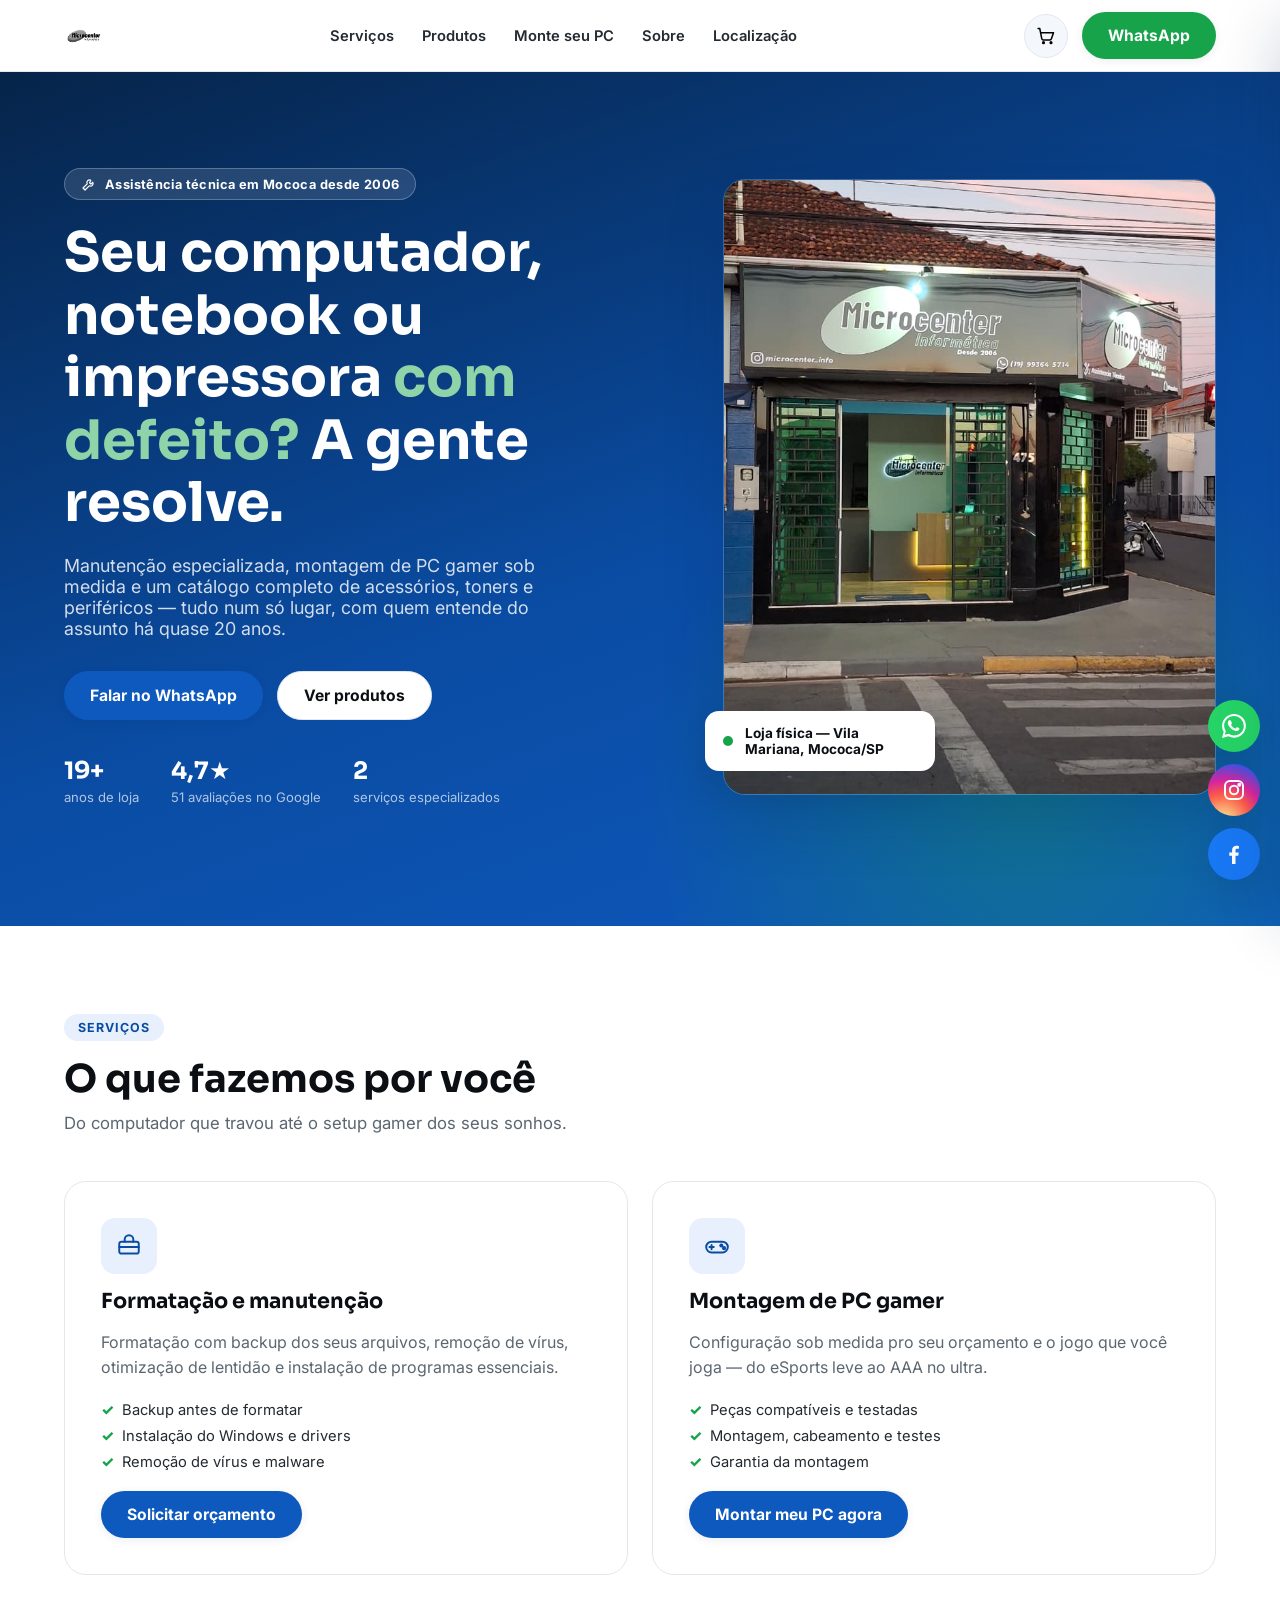
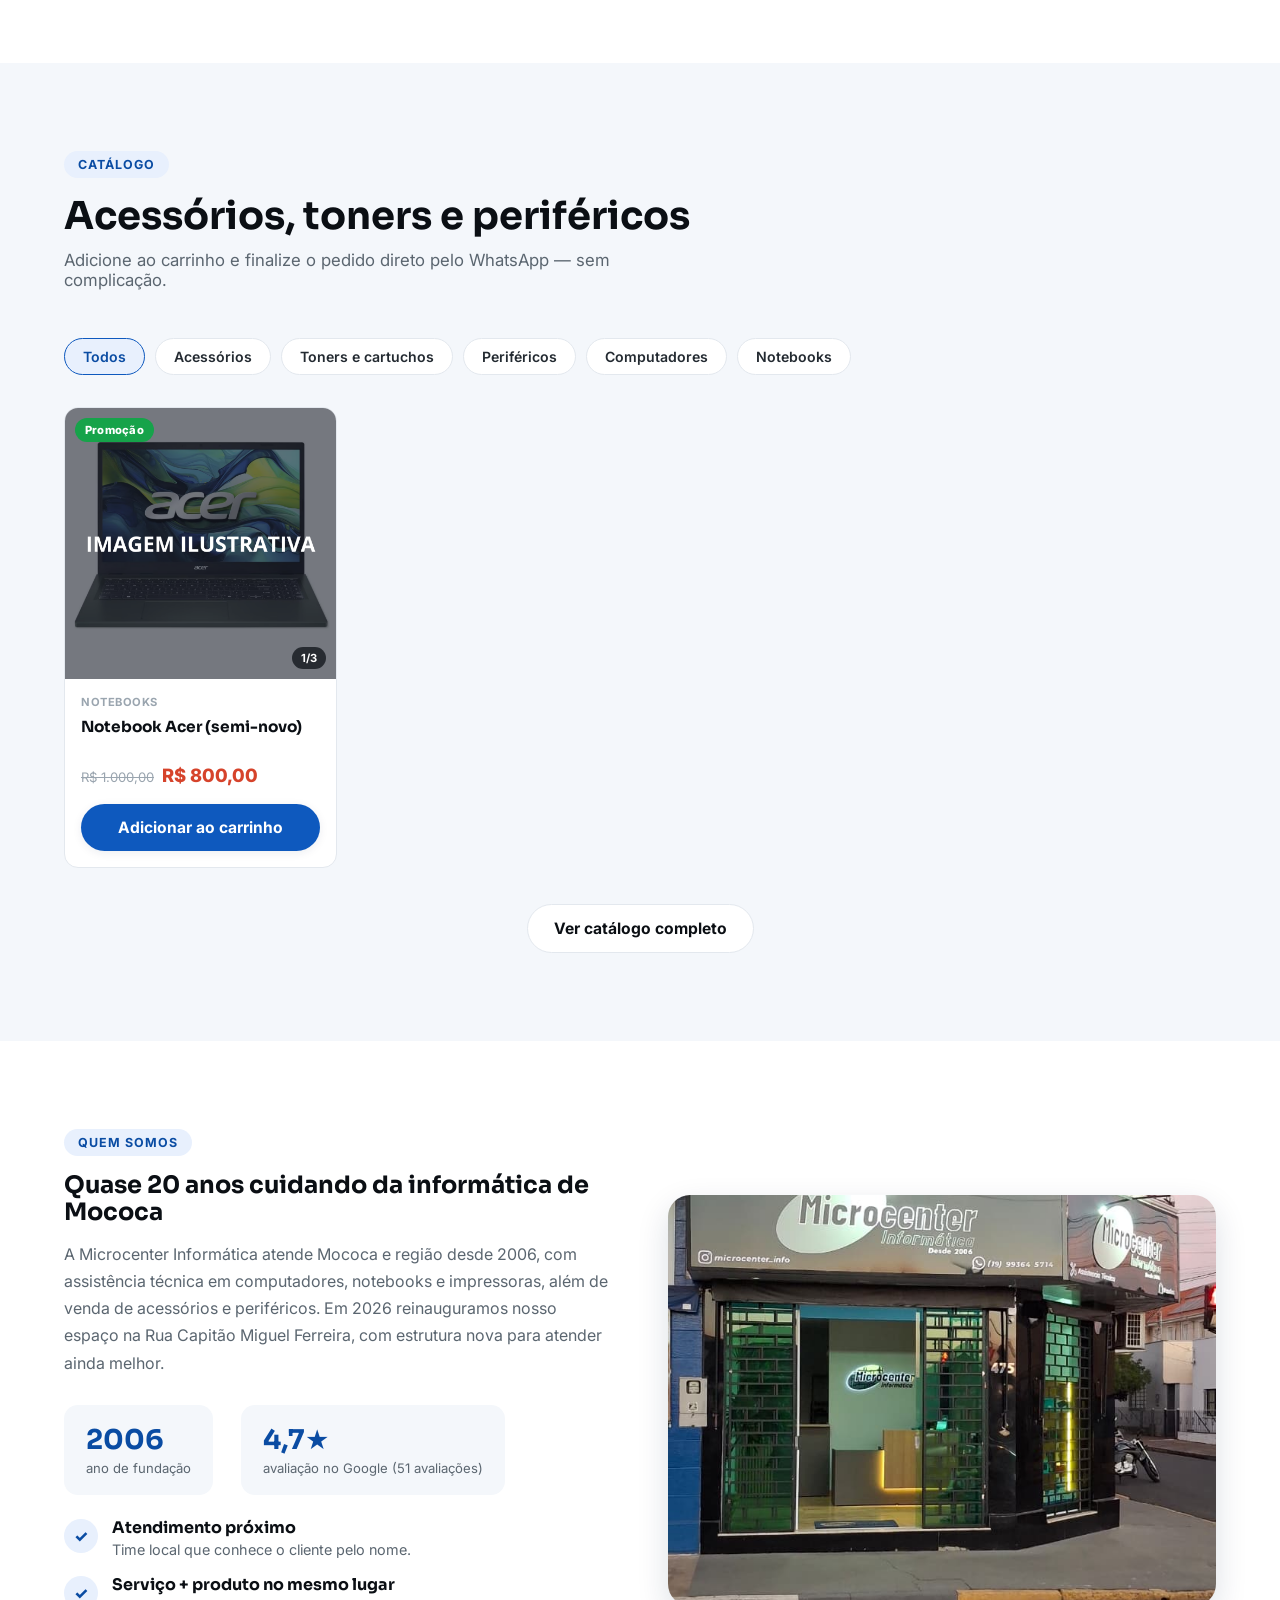
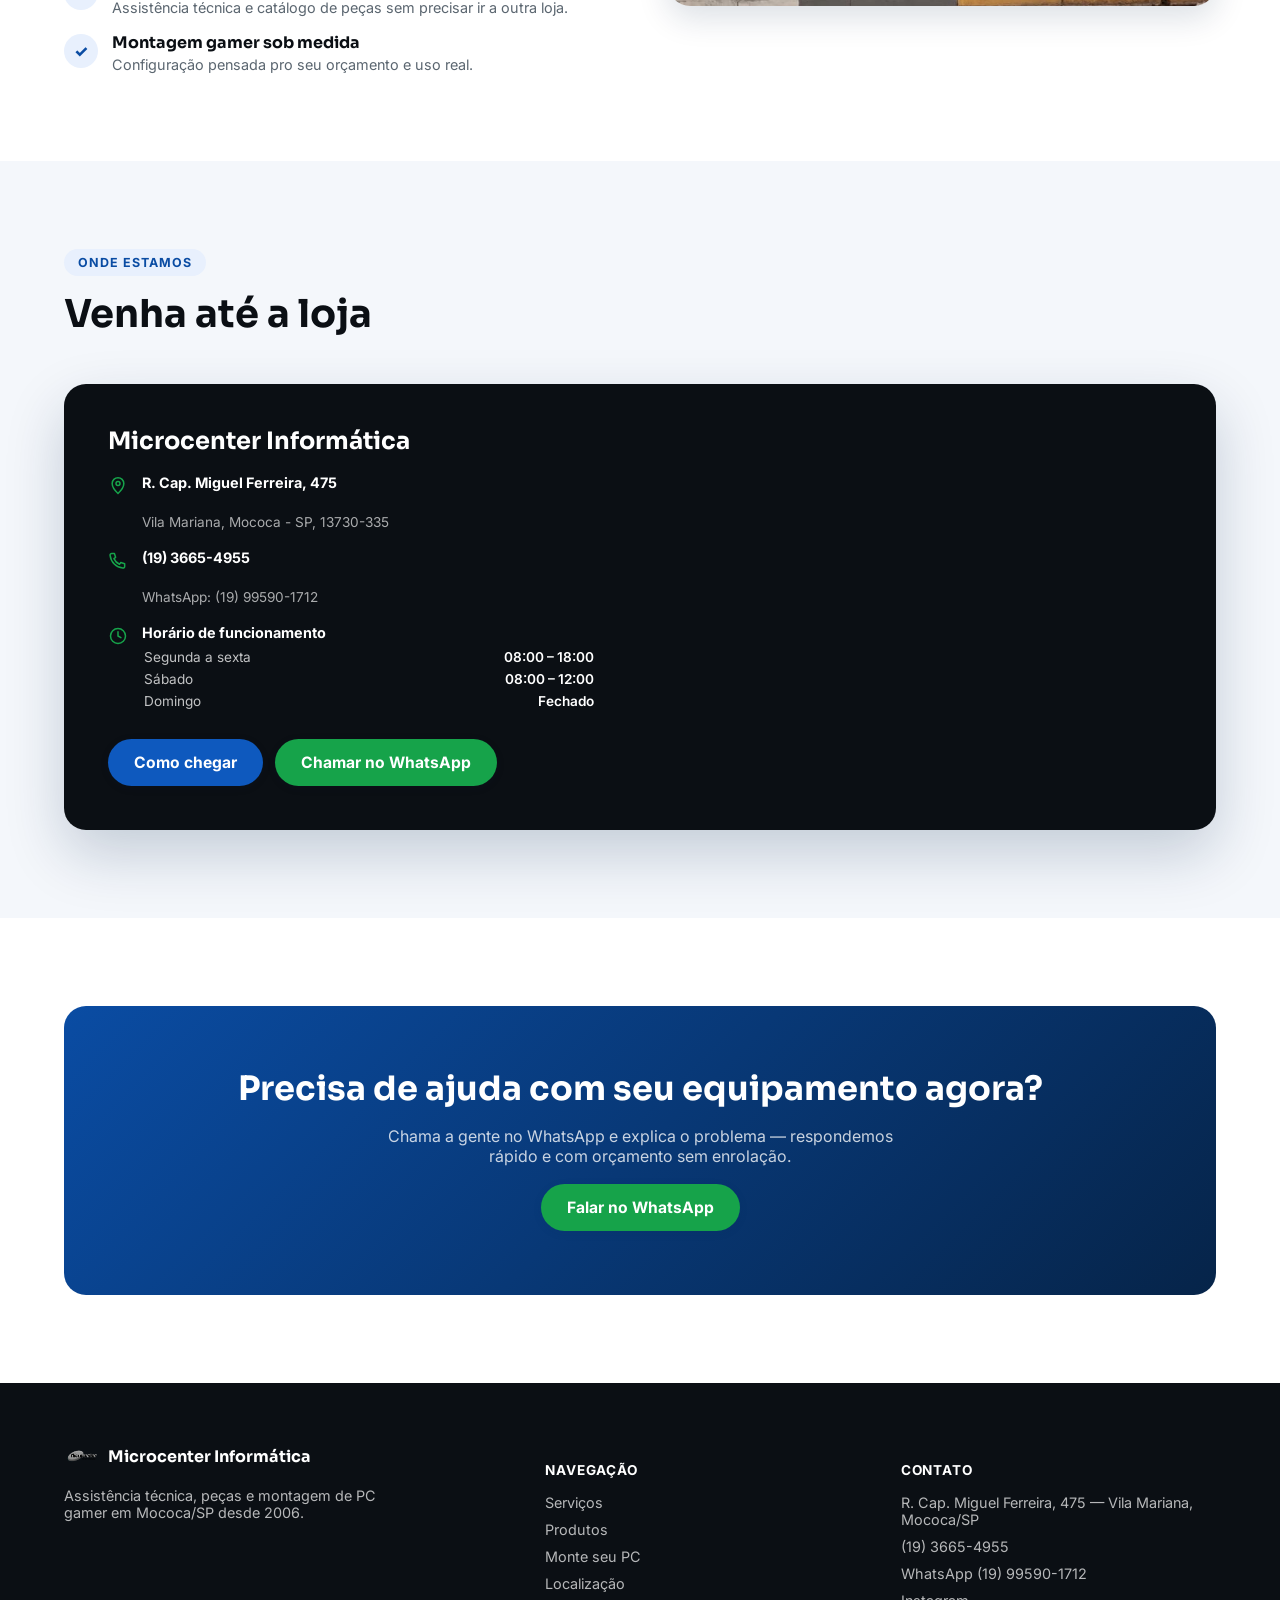
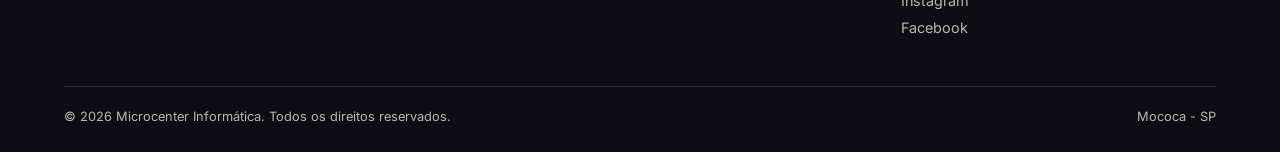
==== commit c5e11662: "Troca icones emoji por SVG inline (evita quadrado quebrado em navegadores sem fonte de emoji)" ====
--- a/index.html
+++ b/index.html
@@ -25,7 +25,7 @@
     </nav>
     <div class="nav-actions">
       <button class="cart-btn" aria-label="Carrinho">
-        🛒<span class="cart-count">0</span>
+        <svg width="20" height="20" viewBox="0 0 24 24" fill="none" stroke="currentColor" stroke-width="1.8" stroke-linecap="round" stroke-linejoin="round"><circle cx="9" cy="20" r="1"/><circle cx="18" cy="20" r="1"/><path d="M2.5 3h2l2.4 12.2a2 2 0 0 0 2 1.6h7.6a2 2 0 0 0 2-1.6L21 8H6"/></svg><span class="cart-count">0</span>
       </button>
       <a class="btn btn-accent" href="https://wa.me/5519995901712" target="_blank" rel="noopener">WhatsApp</a>
       <button class="nav-toggle" aria-label="Menu"><span></span></button>
@@ -36,7 +36,7 @@
 <section class="hero">
   <div class="container hero-inner">
     <div>
-      <span class="hero-badge">🛠️ Assistência técnica em Mococa desde 2006</span>
+      <span class="hero-badge"><svg width="16" height="16" viewBox="0 0 24 24" fill="none" stroke="currentColor" stroke-width="1.8" stroke-linecap="round" stroke-linejoin="round"><path d="M14.7 6.3a4 4 0 0 0-5.4 5.4L3 18l3 3 6.3-6.3a4 4 0 0 0 5.4-5.4l-2.8 2.8-2-2z"/></svg> Assistência técnica em Mococa desde 2006</span>
       <h1>Seu computador, notebook ou impressora <em>com defeito?</em> A gente resolve.</h1>
       <p>Manutenção especializada, montagem de PC gamer sob medida e um catálogo completo de acessórios, toners e periféricos — tudo num só lugar, com quem entende do assunto há quase 20 anos.</p>
       <div class="hero-ctas">
@@ -65,7 +65,7 @@
     </div>
     <div class="services-grid">
       <article class="service-card reveal">
-        <div class="service-icon">🧰</div>
+        <div class="service-icon"><svg width="26" height="26" viewBox="0 0 24 24" fill="none" stroke="currentColor" stroke-width="1.8" stroke-linecap="round" stroke-linejoin="round"><rect x="3" y="8" width="18" height="11" rx="2"/><path d="M8 8V6a4 4 0 0 1 8 0v2"/><path d="M3 13h18"/></svg></div>
         <h3>Formatação e manutenção</h3>
         <p>Formatação com backup dos seus arquivos, remoção de vírus, otimização de lentidão e instalação de programas essenciais.</p>
         <ul class="service-list">
@@ -76,7 +76,7 @@
         <a class="btn btn-primary" target="_blank" rel="noopener" href="https://wa.me/5519995901712?text=Ol%C3%A1!%20Gostaria%20de%20um%20or%C3%A7amento%20para%20formata%C3%A7%C3%A3o%2Fmanuten%C3%A7%C3%A3o.">Solicitar orçamento</a>
       </article>
       <article class="service-card reveal">
-        <div class="service-icon">🎮</div>
+        <div class="service-icon"><svg width="26" height="26" viewBox="0 0 24 24" fill="none" stroke="currentColor" stroke-width="1.8" stroke-linecap="round" stroke-linejoin="round"><rect x="2" y="8" width="20" height="10" rx="5"/><path d="M7 11v4M5 13h4"/><circle cx="16" cy="11.5" r="1"/><circle cx="18.5" cy="14" r="1"/></svg></div>
         <h3>Montagem de PC gamer</h3>
         <p>Configuração sob medida pro seu orçamento e o jogo que você joga — do eSports leve ao AAA no ultra.</p>
         <ul class="service-list">
@@ -142,15 +142,15 @@
       <div class="location-info">
         <h3>Microcenter Informática</h3>
         <div class="location-row">
-          <span class="ic">📍</span>
+          <span class="ic"><svg width="20" height="20" viewBox="0 0 24 24" fill="none" stroke="currentColor" stroke-width="1.8" stroke-linecap="round" stroke-linejoin="round"><path d="M12 21s7-6.6 7-12a7 7 0 1 0-14 0c0 5.4 7 12 7 12z"/><circle cx="12" cy="9" r="2.4"/></svg></span>
           <div><b>R. Cap. Miguel Ferreira, 475</b><br><span>Vila Mariana, Mococa - SP, 13730-335</span></div>
         </div>
         <div class="location-row">
-          <span class="ic">📞</span>
+          <span class="ic"><svg width="20" height="20" viewBox="0 0 24 24" fill="none" stroke="currentColor" stroke-width="1.8" stroke-linecap="round" stroke-linejoin="round"><path d="M4.5 3h3.2l1.4 4.6-2 1.6a13 13 0 0 0 6.7 6.7l1.6-2 4.6 1.4v3.2a2 2 0 0 1-2.2 2A17.5 17.5 0 0 1 2.5 5.2 2 2 0 0 1 4.5 3z"/></svg></span>
           <div><b>(19) 3665-4955</b><br><span>WhatsApp: (19) 99590-1712</span></div>
         </div>
         <div class="location-row">
-          <span class="ic">🕒</span>
+          <span class="ic"><svg width="20" height="20" viewBox="0 0 24 24" fill="none" stroke="currentColor" stroke-width="1.8" stroke-linecap="round" stroke-linejoin="round"><circle cx="12" cy="12" r="9"/><path d="M12 7v5l3.5 2"/></svg></span>
           <div style="width:100%">
             <b>Horário de funcionamento</b>
             <table class="hours-table">
--- a/css/style.css
+++ b/css/style.css
@@ -204,11 +204,15 @@
   display:flex;flex-direction:column;transition:.2s;position:relative;
 }
 .product-card:hover{box-shadow:var(--shadow-m);transform:translateY(-3px)}
-.product-media{aspect-ratio:1/1;background:var(--surface-alt);position:relative;overflow:hidden}
+.product-media{aspect-ratio:1/1;background:var(--surface-alt);position:relative;overflow:hidden;cursor:pointer}
 .product-media img{width:100%;height:100%;object-fit:cover}
 .product-badge{
   position:absolute;top:10px;left:10px;background:var(--green-600);color:#fff;
   font-size:.7rem;font-weight:800;padding:5px 10px;border-radius:100px;letter-spacing:.02em;
+}
+.product-imgcount{
+  position:absolute;bottom:10px;right:10px;background:rgba(11,15,20,.72);color:#fff;
+  font-size:.7rem;font-weight:700;padding:4px 9px;border-radius:100px;
 }
 .product-body{padding:16px;display:flex;flex-direction:column;gap:8px;flex:1}
 .product-cat{font-size:.7rem;font-weight:700;color:var(--ink-300);text-transform:uppercase;letter-spacing:.05em}
@@ -369,6 +373,31 @@
 .match-list{display:grid;grid-template-columns:repeat(2,1fr);gap:16px;margin-top:12px}
 @media (max-width:600px){.match-list{grid-template-columns:1fr}}
 
+/* ---------- Lightbox ---------- */
+.lightbox-overlay{
+  position:fixed;inset:0;background:rgba(6,15,20,.92);z-index:95;
+  display:flex;align-items:center;justify-content:center;
+  opacity:0;pointer-events:none;transition:opacity .2s ease;
+}
+.lightbox-overlay.open{opacity:1;pointer-events:auto}
+.lightbox-stage{max-width:min(720px,86vw);max-height:80vh;display:flex;flex-direction:column;align-items:center;gap:14px}
+.lightbox-img{max-width:100%;max-height:72vh;object-fit:contain;border-radius:var(--radius-m);background:#fff}
+.lightbox-count{color:#fff;font-size:.85rem;text-align:center}
+.lightbox-close{
+  position:absolute;top:20px;right:20px;width:40px;height:40px;border-radius:50%;
+  background:rgba(255,255,255,.12);color:#fff;display:flex;align-items:center;justify-content:center;font-size:1.1rem;
+}
+.lightbox-prev,.lightbox-next{
+  position:absolute;top:50%;transform:translateY(-50%);width:46px;height:46px;border-radius:50%;
+  background:rgba(255,255,255,.12);color:#fff;align-items:center;justify-content:center;font-size:1.6rem;display:flex;
+}
+.lightbox-prev{left:16px}
+.lightbox-next{right:16px}
+@media (max-width:600px){
+  .lightbox-prev{left:6px}
+  .lightbox-next{right:6px}
+}
+
 /* Toast */
 .toast{
   position:fixed;left:50%;bottom:26px;transform:translate(-50%,120%);
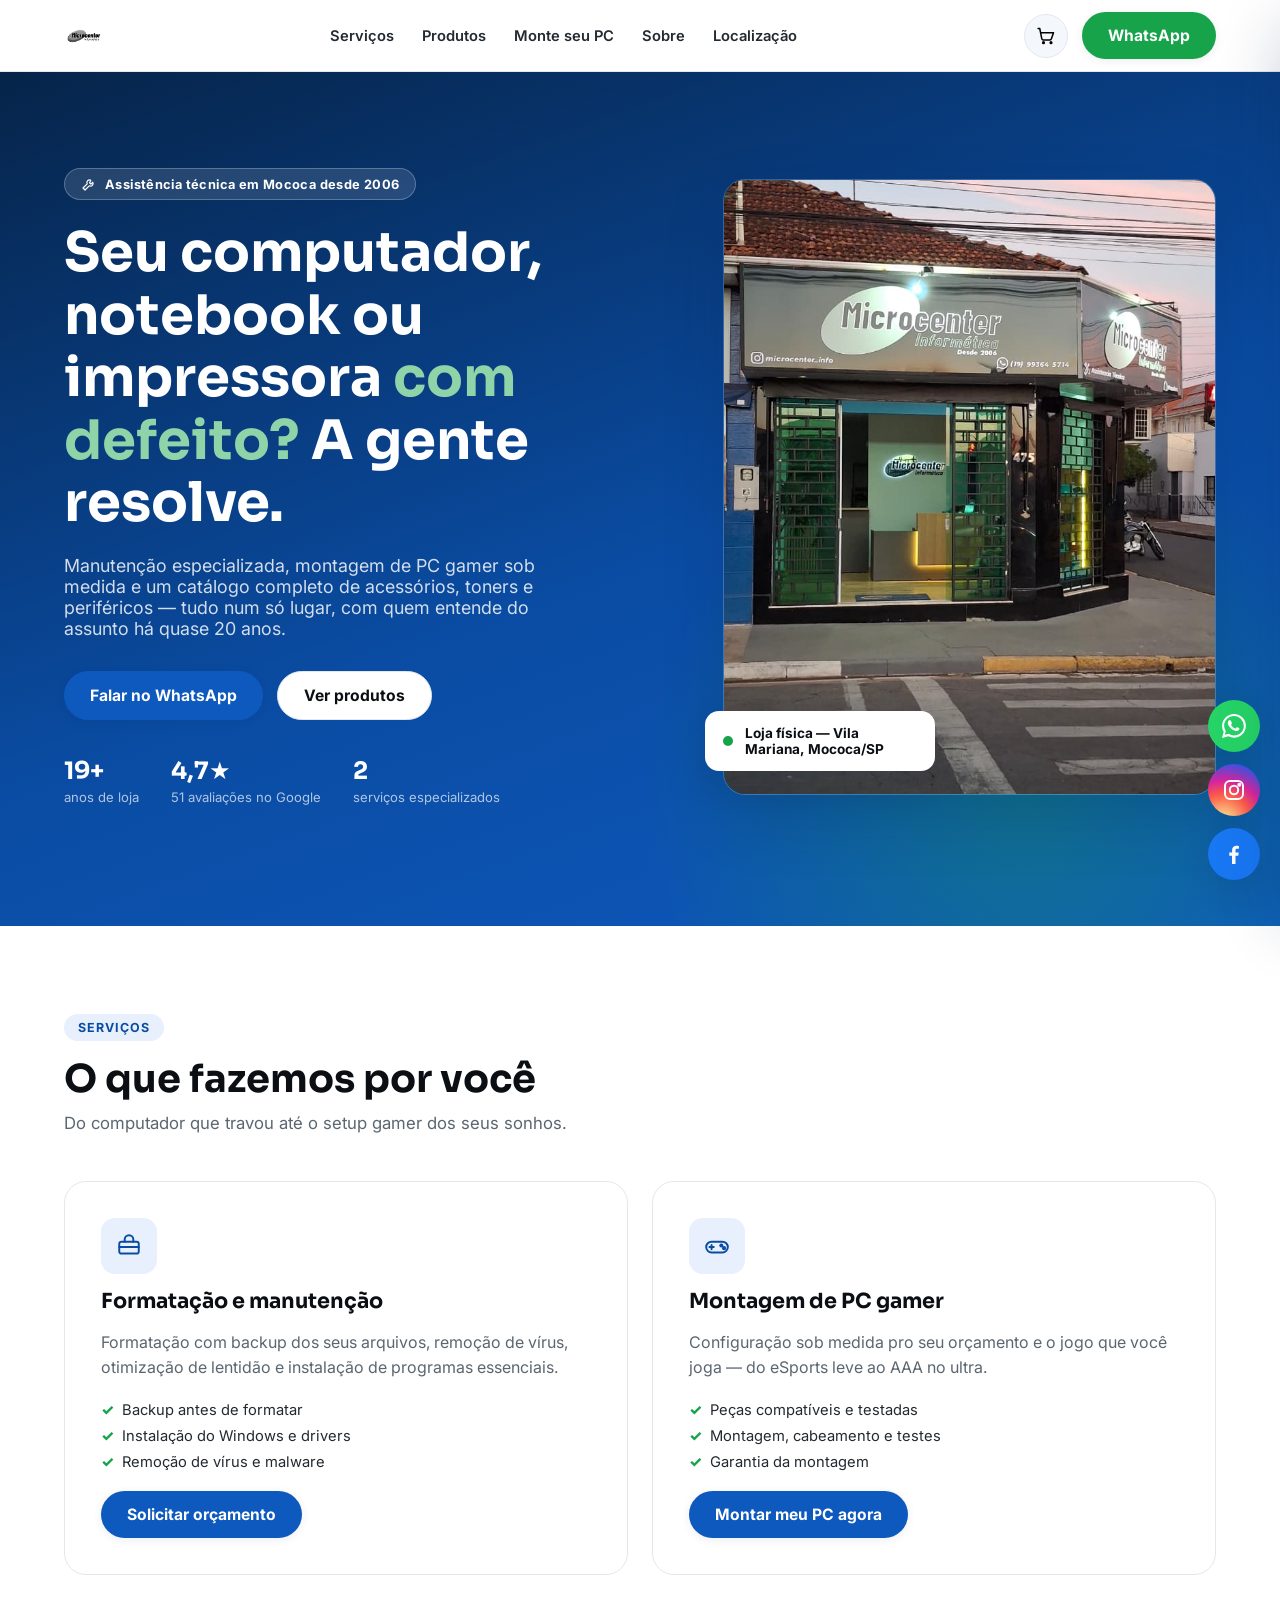
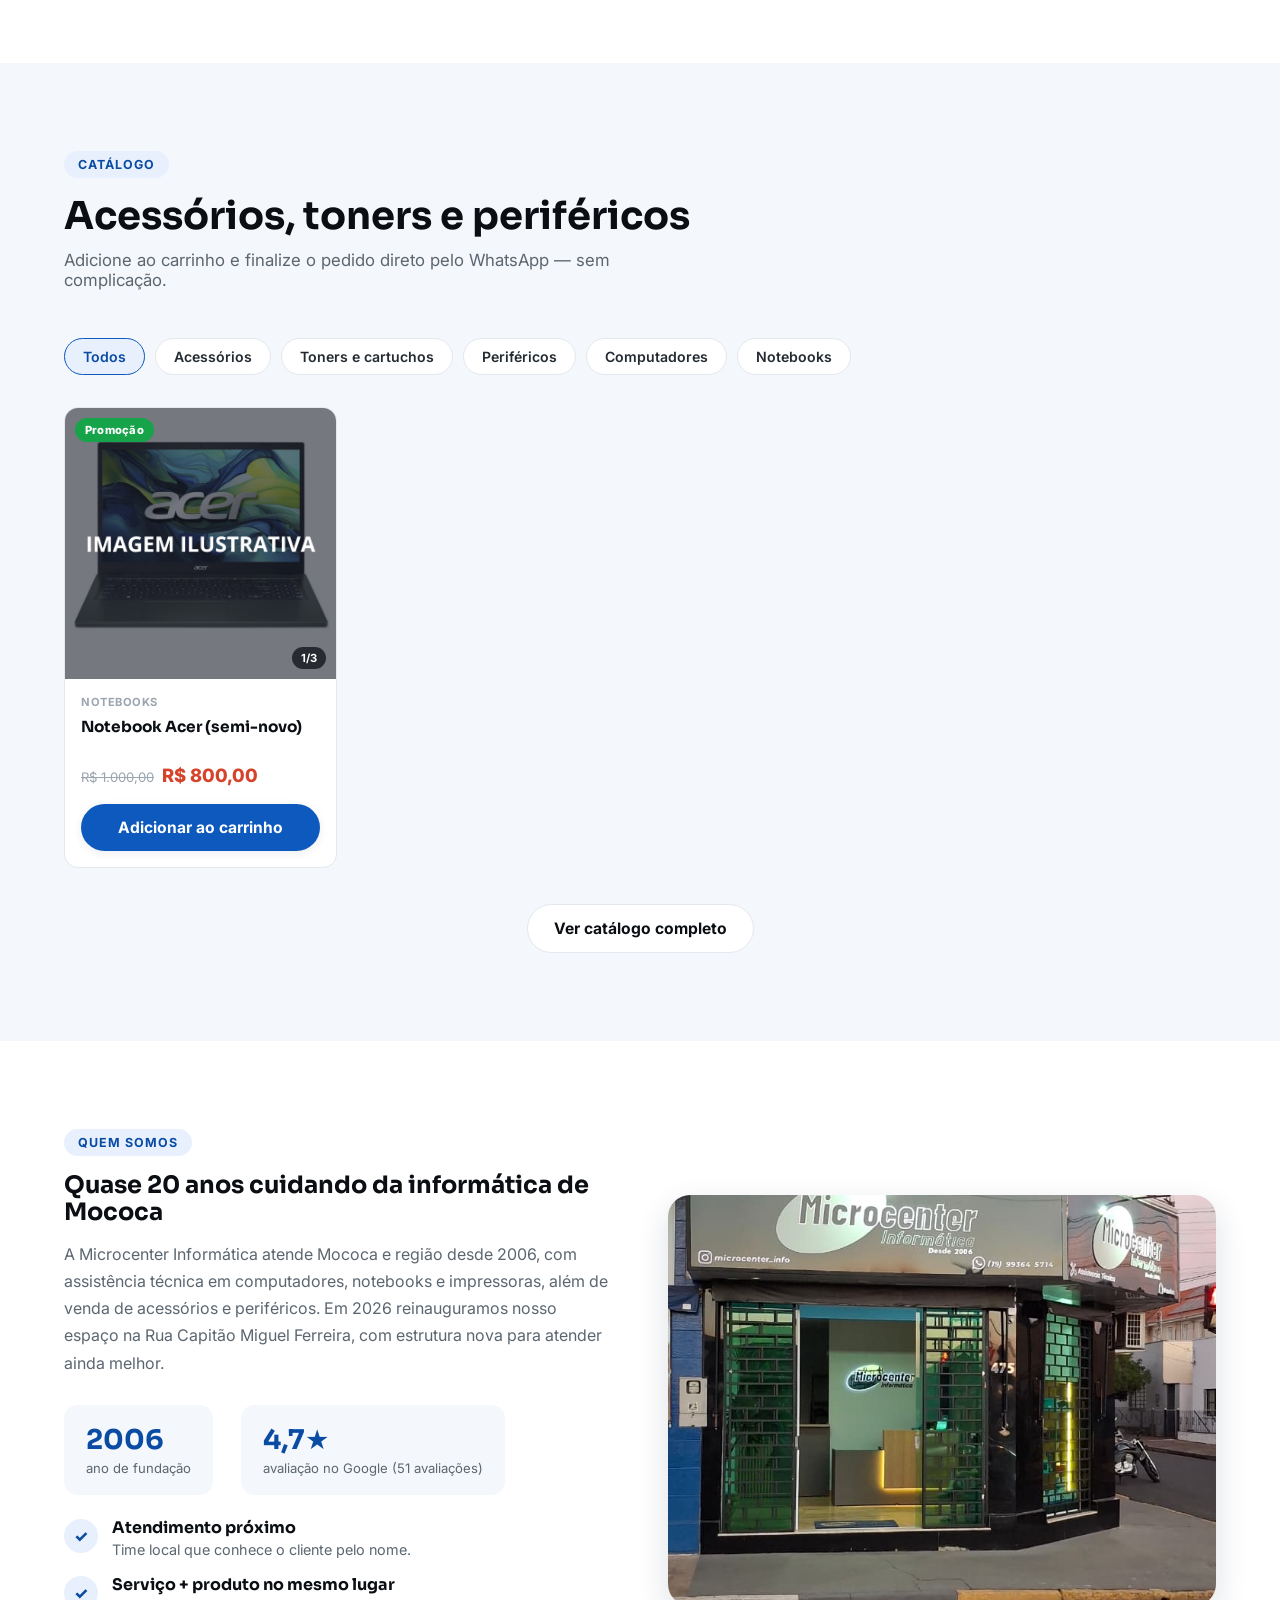
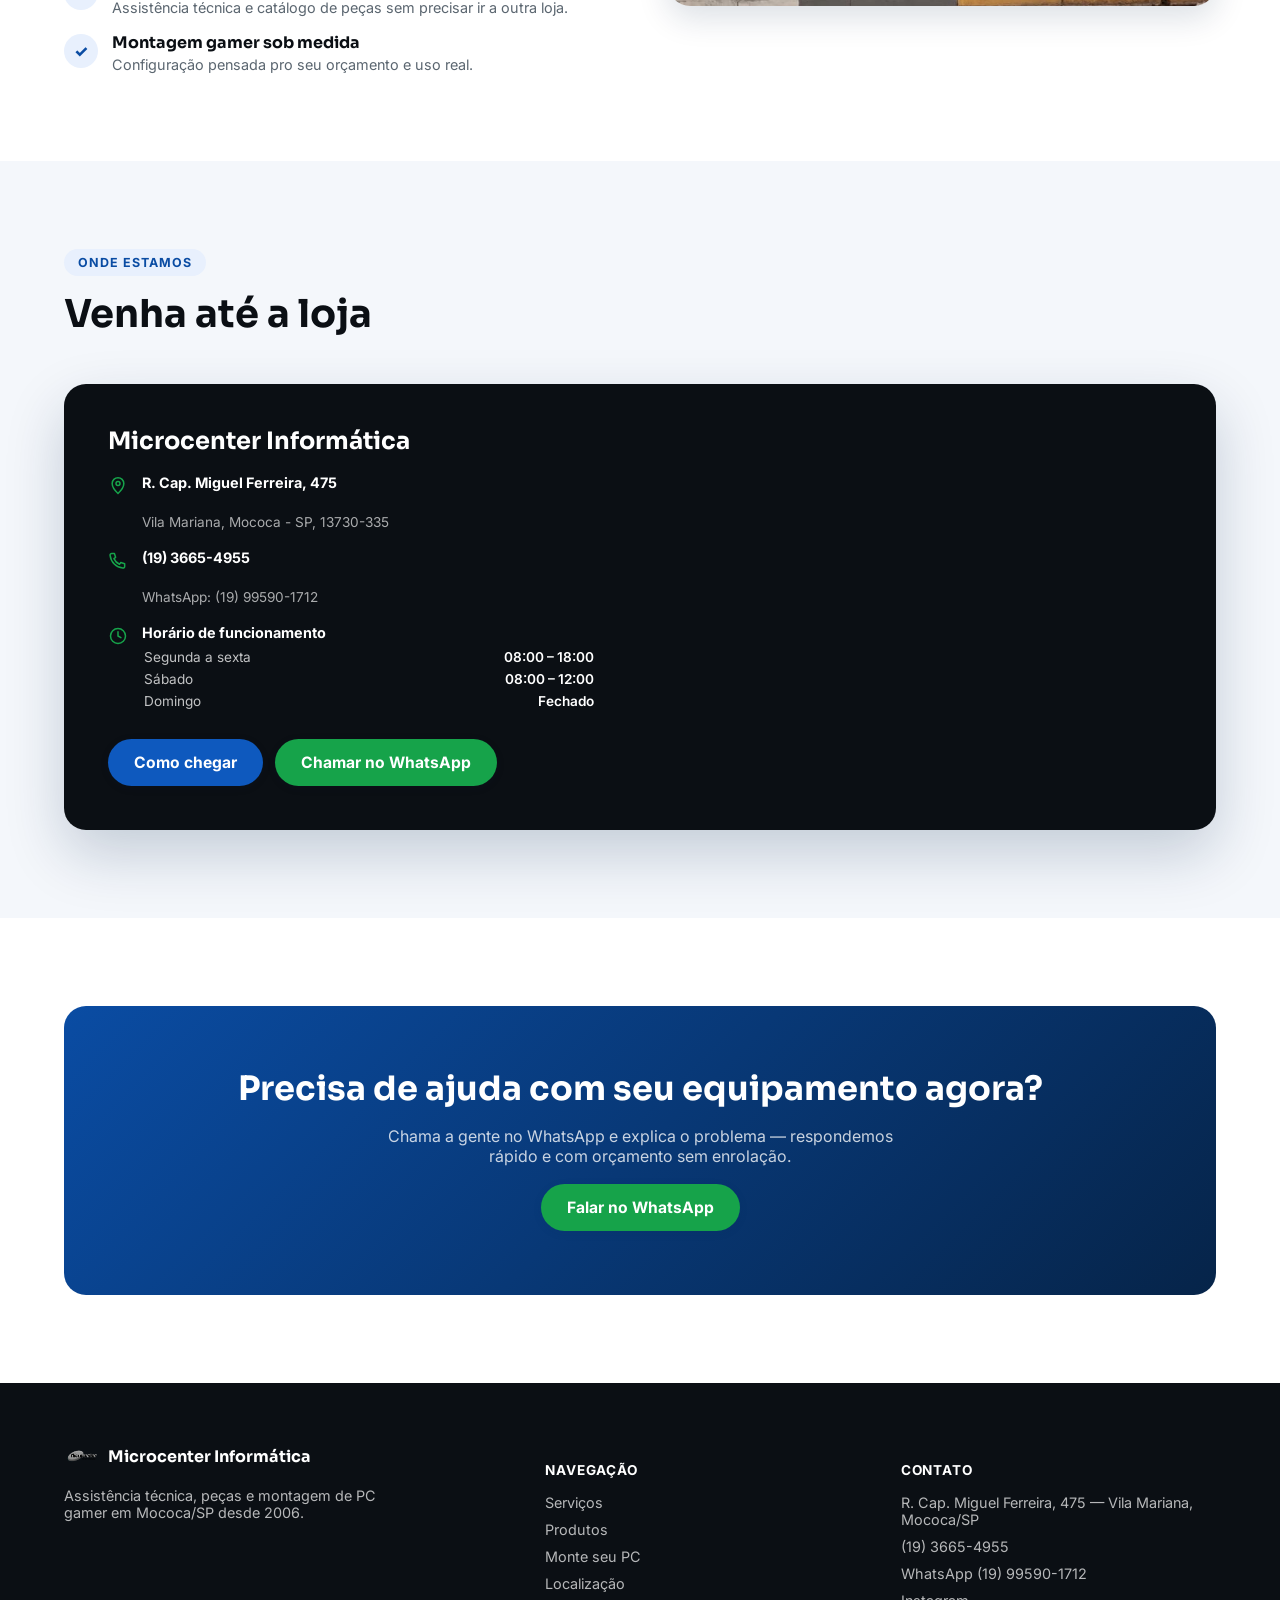
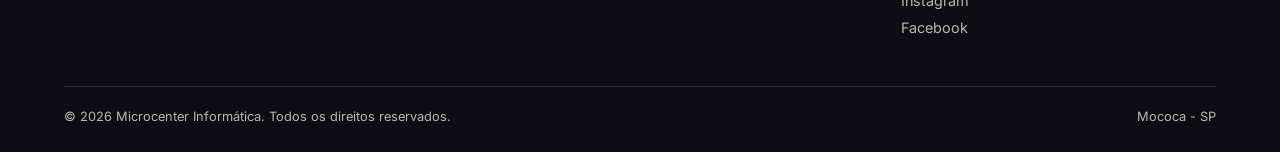
==== commit e865d564: "Adiciona SEO/indexacao (robots.txt, sitemap.xml, Open Graph, JSON-LD LocalBusiness), noindex no pain" ====
--- a/index.html
+++ b/index.html
@@ -5,7 +5,48 @@
 <meta name="viewport" content="width=device-width, initial-scale=1.0">
 <title>Microcenter Informática | Mococa SP — Assistência técnica, peças e montagem de PC gamer</title>
 <meta name="description" content="Assistência técnica em computadores, notebooks e impressoras, montagem de PC gamer e catálogo de acessórios, toners e periféricos em Mococa/SP. Desde 2006.">
+<link rel="canonical" href="https://microcenter-informatica.netlify.app/">
 <link rel="icon" href="images/logo-transparente.png">
+
+<meta property="og:type" content="website">
+<meta property="og:locale" content="pt_BR">
+<meta property="og:site_name" content="Microcenter Informática">
+<meta property="og:url" content="https://microcenter-informatica.netlify.app/">
+<meta property="og:title" content="Microcenter Informática | Mococa SP">
+<meta property="og:description" content="Assistência técnica em computadores, notebooks e impressoras, montagem de PC gamer e catálogo de acessórios, toners e periféricos em Mococa/SP. Desde 2006.">
+<meta property="og:image" content="https://microcenter-informatica.netlify.app/images/fachada.jpg">
+<meta name="twitter:card" content="summary_large_image">
+<meta name="twitter:title" content="Microcenter Informática | Mococa SP">
+<meta name="twitter:description" content="Assistência técnica em computadores, notebooks e impressoras, montagem de PC gamer em Mococa/SP. Desde 2006.">
+<meta name="twitter:image" content="https://microcenter-informatica.netlify.app/images/fachada.jpg">
+
+<script type="application/ld+json">
+{
+  "@context": "https://schema.org",
+  "@type": "ElectronicsStore",
+  "name": "Microcenter Informática",
+  "image": "https://microcenter-informatica.netlify.app/images/fachada.jpg",
+  "url": "https://microcenter-informatica.netlify.app/",
+  "telephone": "+551936654955",
+  "priceRange": "$$",
+  "address": {
+    "@type": "PostalAddress",
+    "streetAddress": "R. Cap. Miguel Ferreira, 475",
+    "addressLocality": "Mococa",
+    "addressRegion": "SP",
+    "postalCode": "13730-335",
+    "addressCountry": "BR"
+  },
+  "openingHoursSpecification": [
+    { "@type": "OpeningHoursSpecification", "dayOfWeek": ["Monday","Tuesday","Wednesday","Thursday","Friday"], "opens": "08:00", "closes": "18:00" },
+    { "@type": "OpeningHoursSpecification", "dayOfWeek": "Saturday", "opens": "08:00", "closes": "12:00" }
+  ],
+  "sameAs": [
+    "https://www.instagram.com/microcenter_info/",
+    "https://www.facebook.com/microcentermococa"
+  ]
+}
+</script>
 <link rel="preconnect" href="https://fonts.googleapis.com">
 <link rel="preconnect" href="https://fonts.gstatic.com" crossorigin>
 <link href="https://fonts.googleapis.com/css2?family=Sora:wght@600;700;800&family=Inter:wght@400;500;600;700;800&display=swap" rel="stylesheet">
